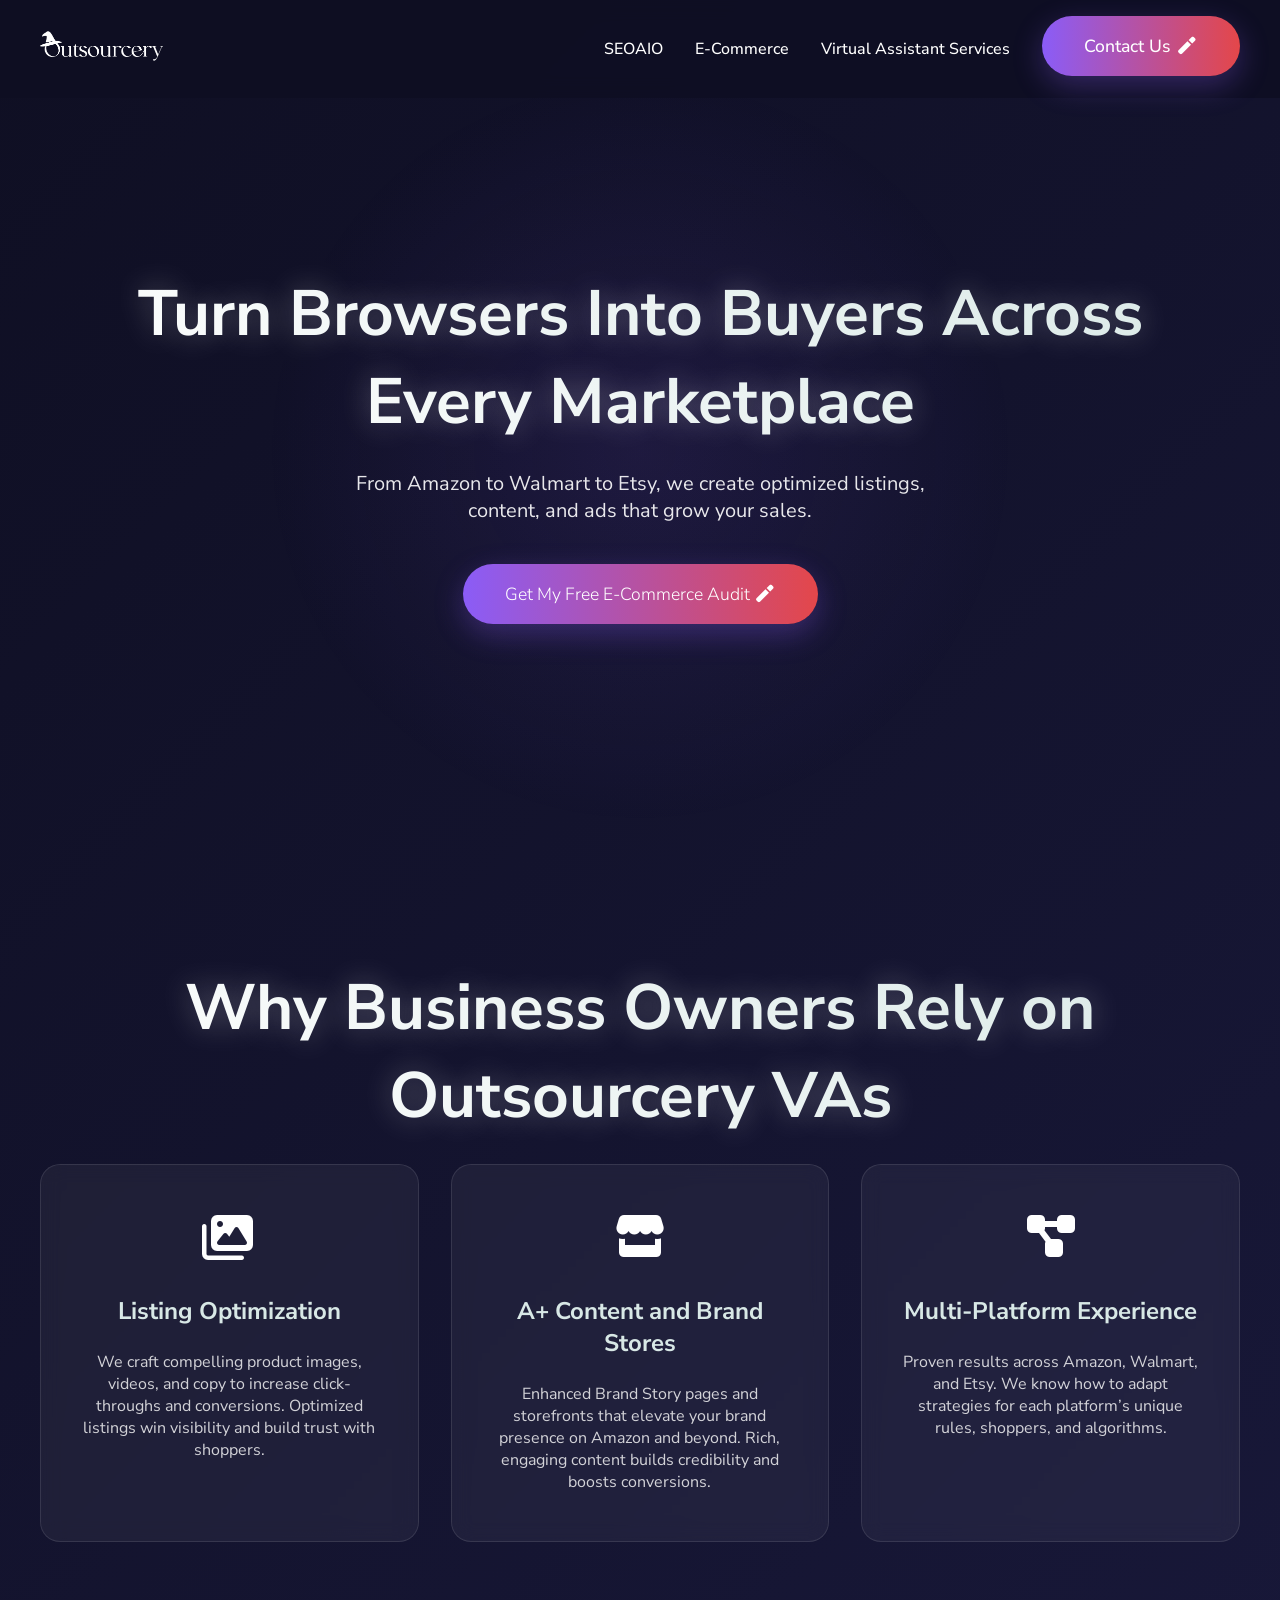
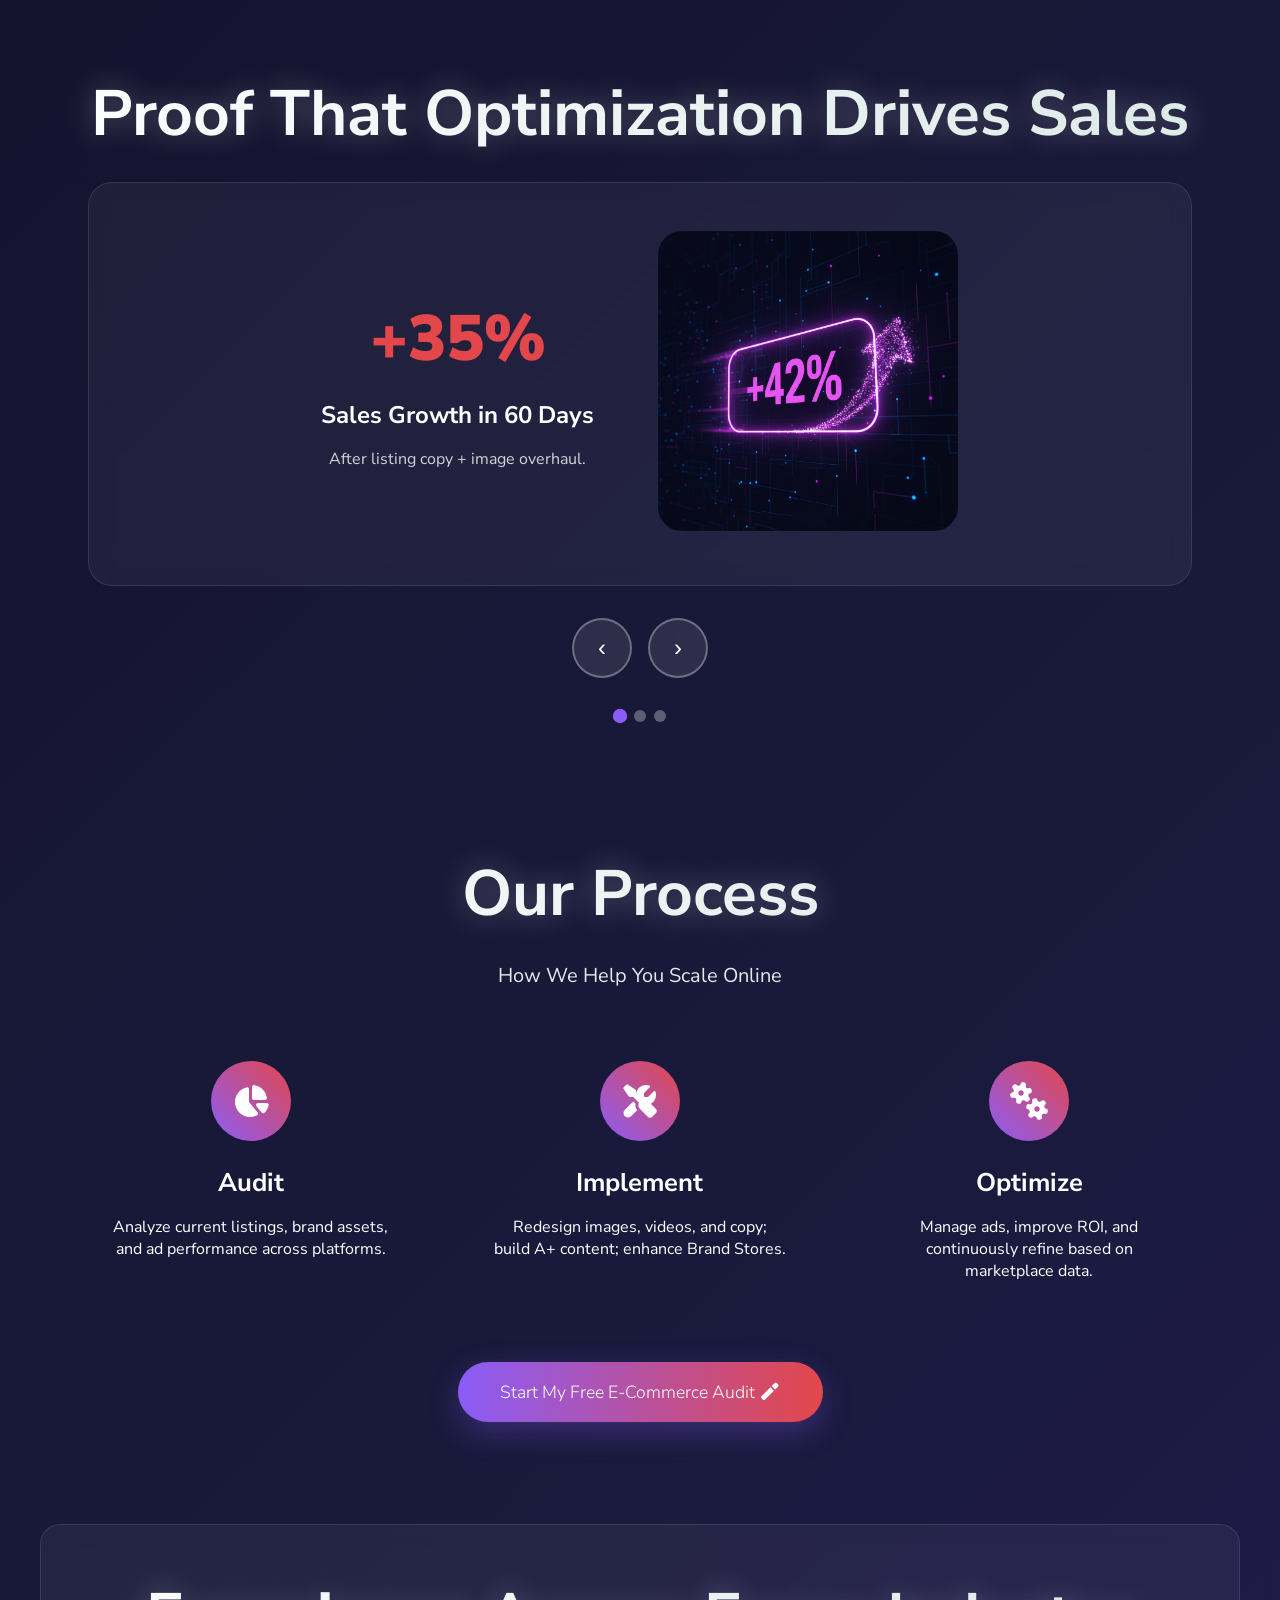
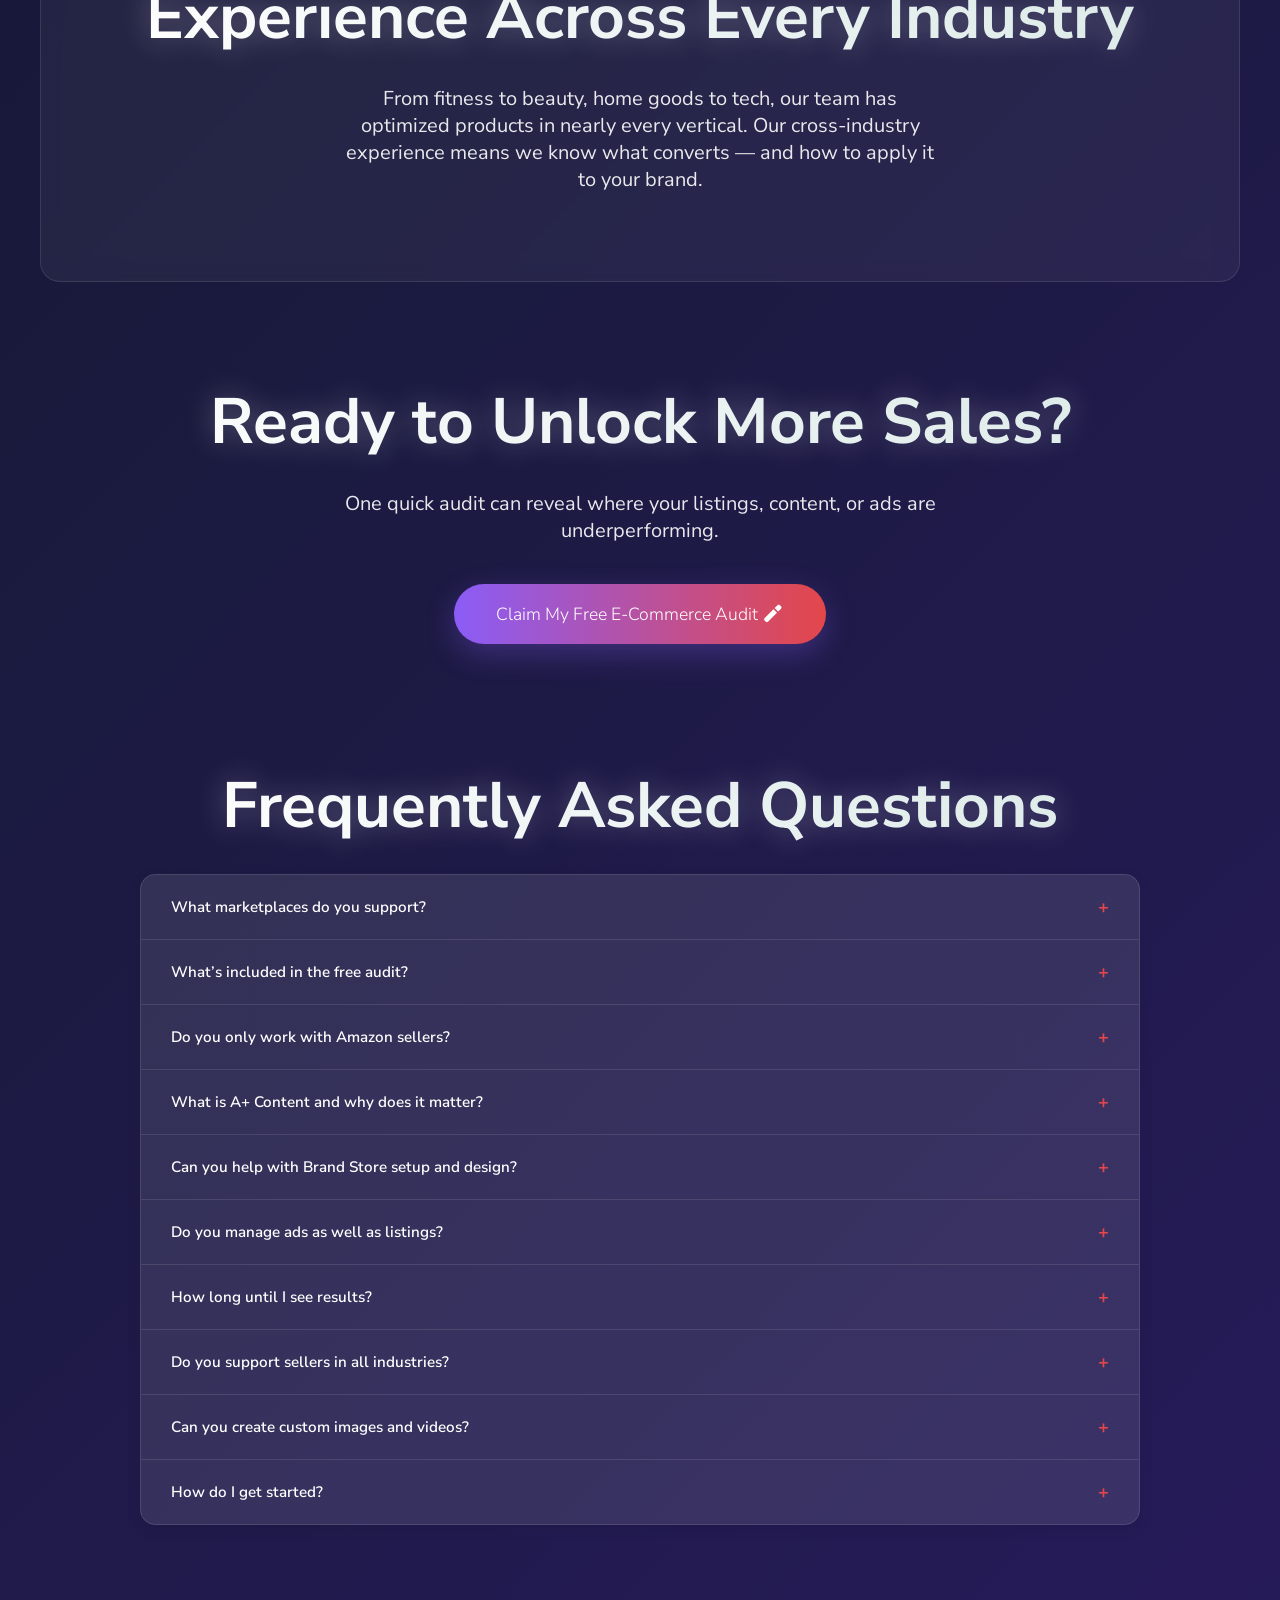
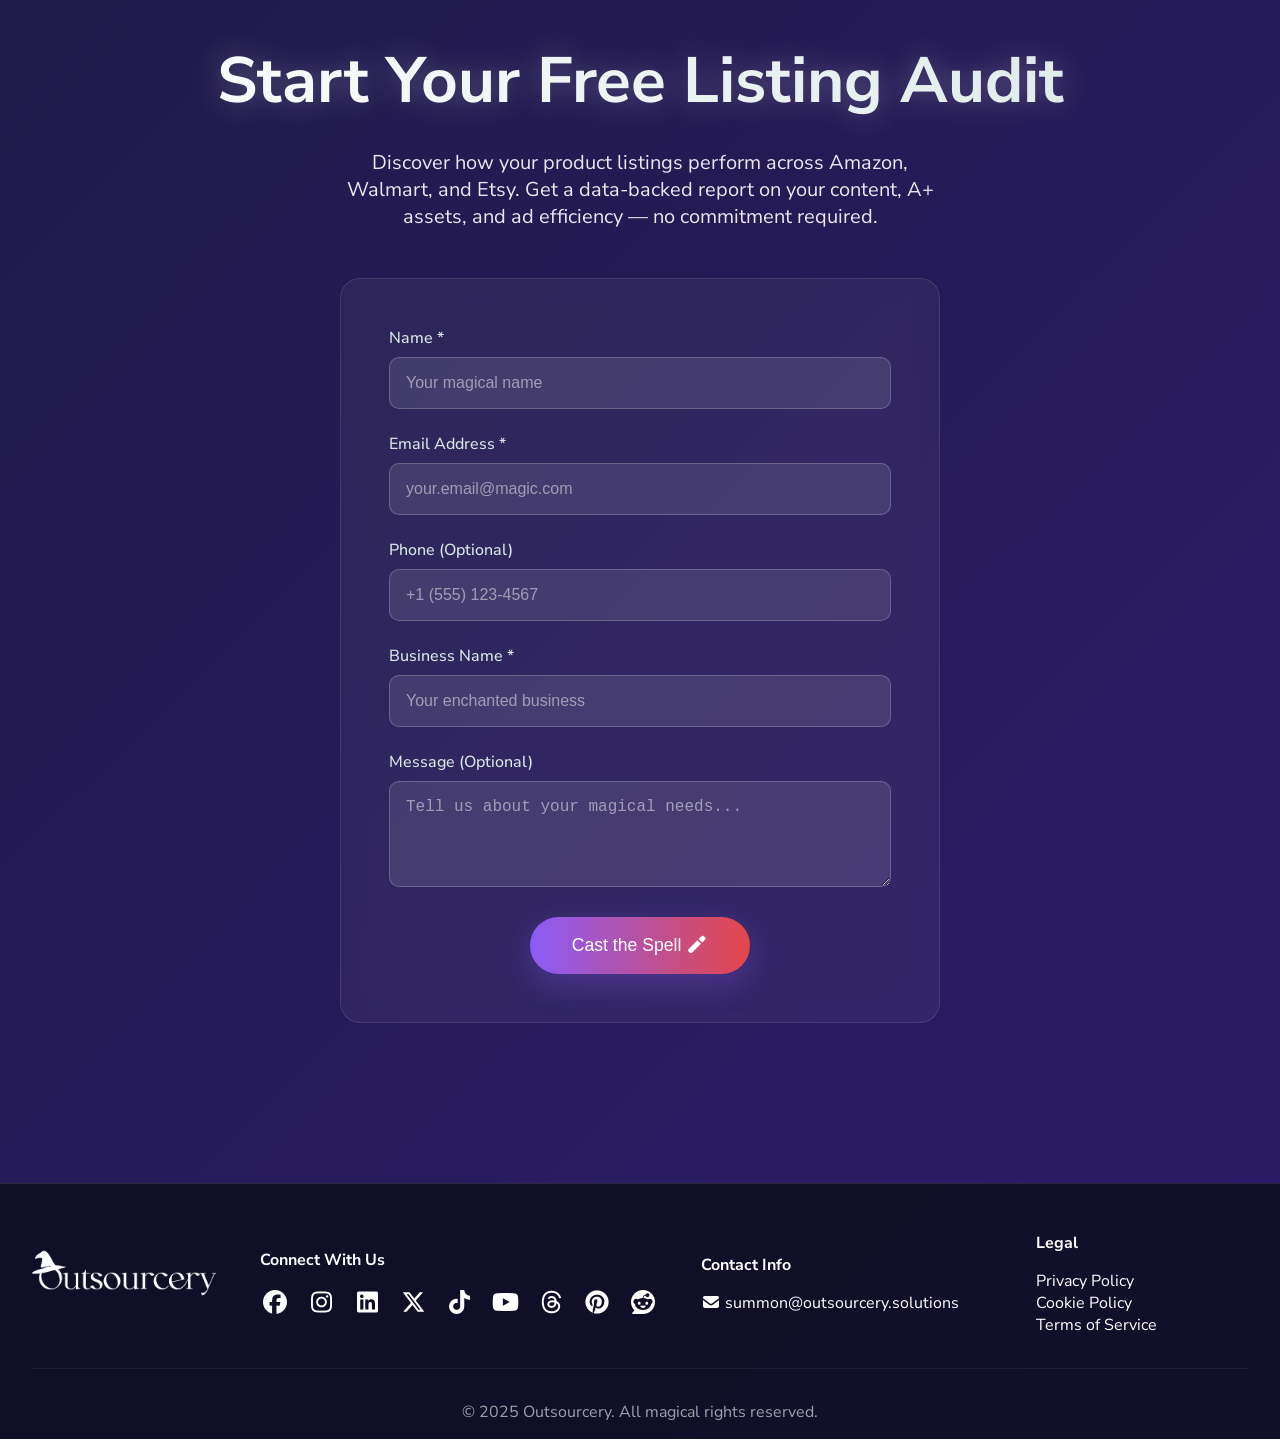
==== ecommerce.html @ e29b1adb "Add files via upload" ====
<!DOCTYPE html>
<html lang="en">
<head>
    <meta charset="UTF-8">
    <meta name="viewport" content="width=device-width, initial-scale=1.0">
    <title>Turn Browsers Into Buyers Across Every Marketplace</title>
    <link rel="stylesheet" href="assets\css\fontawesome-all.min.css">
		<link rel="shortcut icon" type="image/x-icon" href="images/favicon.ico">

		<link rel="stylesheet" href="css/style.css" />

</head>
<body>
	<video autoplay muted loop id="bgVideo">
	  <source src="videos/Background.mp4" type="video/mp4">
	</video>

  <div id="header"></div>
  <script>
    async function loadHTML(id, file) {
      const element = document.getElementById(id);
      const response = await fetch(file);
      if (response.ok) {
        element.innerHTML = await response.text();
      } else {
        element.innerHTML = "Content not found.";
      }
    }

    loadHTML("header", "header.html");
  </script>
    <section class="hero">
        <div class="fade-in">
            <h1>Turn Browsers Into Buyers Across Every Marketplace</h1>
            <p class="subheading">From Amazon to Walmart to Etsy, we create optimized listings, content, and ads that grow your sales.</p>
            <a href="#contact" class="magic-button">Get My Free E-Commerce Audit <i class="fas fa-magic"></i></a>
        </div>
    </section>

    <section id="services" class="fade-in services">
        <h2 style="text-align: center;">Why Business Owners Rely on Outsourcery VAs</h2>
        <div class="services-grid">
            <div class="service-card">
                <div class="service-icon"><i class="fas fa-images"></i></div>
                <h3>Listing Optimization</h3>
                <ul class="service-list">
                    <li>We craft compelling product images, videos, and copy to increase click-throughs and conversions. Optimized listings win visibility and build trust with shoppers.</li>
                </ul>
            </div>
            
            <div class="service-card">
                <div class="service-icon"><i class="fas fa-store"></i></div>
                <h3>A+ Content and Brand Stores</h3>
                <ul class="service-list">
                    <li>Enhanced Brand Story pages and storefronts that elevate your brand presence on Amazon and beyond. Rich, engaging content builds credibility and boosts conversions.</li>
                </ul>
            </div>
            
            <div class="service-card">
                <div class="service-icon"><i class="fas fa-project-diagram"></i></div>
                <h3>Multi-Platform Experience</h3>
                <ul class="service-list">
                    <li>Proven results across Amazon, Walmart, and Etsy. We know how to adapt strategies for each platform’s unique rules, shoppers, and algorithms.</li>
                </ul>
            </div>
        </div>
    </section>

   <section class="carousel-container fade-in">
        
        <h2 style="text-align: center;">Proof That Optimization Drives Sales</h2>
		
        <div class="carousel-wrapper">
            <div class="carousel-track" id="carouselTrack">
                <div class="carousel-slide slide1">
                    <div class="stat-card">
                        <div><span class="stat-number">+35%</span>
                        <h3 class="stat-title">Sales Growth in 60 Days</h3>
                        <p class="stat-subtitle">After listing copy + image overhaul.</p></div>
						<div><img src="images/42.png" /></div>
                    </div>
                </div>
                
                <div class="carousel-slide slide2">
                    <div class="stat-card">
                        <div><span class="stat-number">2.2×</span>
                        <h3 class="stat-title">Higher Conversions</h3>
                        <p class="stat-subtitle">With A+ Content and Brand Store updates.</p></div>
						<div><img src="images/2.5x.png" /></div>
                    </div>
                </div>
                
                <div class="carousel-slide slide3">
                    <div class="stat-card">
					<div><span class="stat-number">30%</span>
                        <h3 class="stat-title">Ad Spend Efficiency Gain</h3>
                        <p class="stat-subtitle">From Amazon Ads + DSP campaign</p></div>
					<div><img src="images/3sec.png" /></div>
                        
                    </div>
                </div>
            </div>
        </div>
        
        <div class="carousel-controls">
            <button class="control-btn" onclick="previousSlide()">‹</button>
            <button class="control-btn" onclick="nextSlide()">›</button>
        </div>
        
        <div class="carousel-indicators">
            <div class="indicator active" onclick="goToSlide(0)"></div>
            <div class="indicator" onclick="goToSlide(1)"></div>
            <div class="indicator" onclick="goToSlide(2)"></div>
        </div>
    </section>



    <section id="why-us" class="fade-in">
        <h2 style="text-align: center;">Our Process</h2>
            <p class="subheading">How We Help You Scale Online</p>
        
        <div class="why-us-grid">
            <div class="feature-card">
                <div class="feature-icon"><i class="fas fa-chart-pie"></i></div>
                <h3>Audit</h3>
                <p>Analyze current listings, brand assets, and ad performance across platforms.</p>
            </div>
            
            <div class="feature-card">
                <div class="feature-icon"><i class="fas fa-tools"></i></div>
                <h3>Implement</h3>
                <p>Redesign images, videos, and copy; build A+ content; enhance Brand Stores.</p>
            </div>
            
            <div class="feature-card">
                <div class="feature-icon"><i class="fas fa-cogs"></i></div>
                <h3>Optimize</h3>
                <p>Manage ads, improve ROI, and continuously refine based on marketplace data.</p>
            </div>
            
        </div>
        
        <div style="text-align: center; margin-top: 3rem;">
            <a href="#contact" class="magic-button">Start My Free E-Commerce Audit <i class="fas fa-magic"></i></a>
        </div>
    </section>
	
    <section class="fade-in cta">
        <h2>Experience Across Every Industry</h2>
        <p class="subheading">From fitness to beauty, home goods to tech, our team has optimized products in nearly every vertical. Our cross-industry experience means we know what converts — and how to apply it to your brand.</p>
    </section>


    <section class="fade-in" style="text-align: center;">
        <h2>Ready to Unlock More Sales?</h2>
        <p class="subheading">One quick audit can reveal where your listings, content, or ads are underperforming.</p>
                    <a href="#contact" class="magic-button">Claim My Free E-Commerce Audit <i class="fas fa-magic"></i></a>
    </section>
 <!-- FAQ -->
    <section class="faq fade-in">
        <div class="container">
		
<h2 style="text-align: center;">Frequently Asked Questions</h2>
<div class="faq-container">
    <div class="faq-item">
        <div class="faq-question" onclick="toggleFAQ(this)">
            What marketplaces do you support?
            <span class="faq-toggle">+</span>
        </div>
        <div class="faq-answer">
            We work with <a href="https://www.amazon.com/" target="_blank">Amazon</a>, 
            <a href="https://www.walmart.com/" target="_blank">Walmart</a>, and 
            <a href="https://www.etsy.com/" target="_blank">Etsy</a>. 
            Our strategies adapt to each platform’s unique algorithms and shopper behaviors.
        </div>
    </div>
    <div class="faq-item">
        <div class="faq-question" onclick="toggleFAQ(this)">
            What’s included in the free audit?
            <span class="faq-toggle">+</span>
        </div>
        <div class="faq-answer">
            We review your product listings, images, copy, and ad performance. You’ll receive a clear report showing strengths, weaknesses, and opportunities for growth.
        </div>
    </div>
    <div class="faq-item">
        <div class="faq-question" onclick="toggleFAQ(this)">
            Do you only work with Amazon sellers?
            <span class="faq-toggle">+</span>
        </div>
        <div class="faq-answer">
            No. While Amazon is a major focus, we also support 
            <a href="https://www.walmart.com/" target="_blank">Walmart</a> and 
            <a href="https://www.etsy.com/" target="_blank">Etsy</a> 
            sellers with optimization and ad management.
        </div>
    </div>
    <div class="faq-item">
        <div class="faq-question" onclick="toggleFAQ(this)">
            What is A+ Content and why does it matter?
            <span class="faq-toggle">+</span>
        </div>
        <div class="faq-answer">
            A+ Content allows brands to enhance product listings with richer images, copy, and design. It increases trust and typically improves conversions by 10–30%.
        </div>
    </div>
    <div class="faq-item">
        <div class="faq-question" onclick="toggleFAQ(this)">
            Can you help with Brand Store setup and design?
            <span class="faq-toggle">+</span>
        </div>
        <div class="faq-answer">
            Yes. We create branded storefronts that showcase your catalog, improve cross-selling, and elevate customer experience.
        </div>
    </div>
    <div class="faq-item">
        <div class="faq-question" onclick="toggleFAQ(this)">
            Do you manage ads as well as listings?
            <span class="faq-toggle">+</span>
        </div>
        <div class="faq-answer">
            Absolutely. We handle 
            <a href="https://advertising.amazon.com/" target="_blank">Amazon Ads</a> 
            and DSP campaigns to ensure your ad spend drives real ROI.
        </div>
    </div>
    <div class="faq-item">
        <div class="faq-question" onclick="toggleFAQ(this)">
            How long until I see results?
            <span class="faq-toggle">+</span>
        </div>
        <div class="faq-answer">
            Many clients see improvements within 30–60 days. Optimizations like listing copy and images impact quickly, while ads and A+ content compound over time.
        </div>
    </div>
    <div class="faq-item">
        <div class="faq-question" onclick="toggleFAQ(this)">
            Do you support sellers in all industries?
            <span class="faq-toggle">+</span>
        </div>
        <div class="faq-answer">
            Yes. We’ve worked across industries including fitness, beauty, tech, home goods, and more. Our broad experience helps us adapt best practices to your niche.
        </div>
    </div>
    <div class="faq-item">
        <div class="faq-question" onclick="toggleFAQ(this)">
            Can you create custom images and videos?
            <span class="faq-toggle">+</span>
        </div>
        <div class="faq-answer">
            Yes. Our team creates professional product photography, graphics, and videos tailored to your brand and optimized for marketplace guidelines.
        </div>
    </div>
    <div class="faq-item">
        <div class="faq-question" onclick="toggleFAQ(this)">
            How do I get started?
            <span class="faq-toggle">+</span>
        </div>
        <div class="faq-answer">
            Simply fill out the audit form on this page. We’ll review your listings, share insights, and walk you through recommendations — with no commitment.
        </div>
    </div>
</div>

                
                </div>
            </div>
        </div>
    </section>
	
    <section id="contact" class="fade-in">
        <h2 style="text-align: center;">Start Your Free Listing Audit</h2>
        <p class="subheading" style="text-align: center;">Discover how your product listings perform across Amazon, Walmart, and Etsy. Get a data-backed report on your content, A+ assets, and ad efficiency — no commitment required.</p>
        
        <form class="contact-form" action="https://formspree.io/f/xeoznowd" method="POST" id="contactForm">
            <div class="form-group">
                <label for="name">Name *</label>
                <input type="text" id="name" name="name" required placeholder="Your magical name">
            </div>
            
            <div class="form-group">
                <label for="email">Email Address *</label>
                <input type="email" id="email" name="email" required placeholder="your.email@magic.com">
            </div>
            
            <div class="form-group">
                <label for="phone">Phone (Optional)</label>
                <input type="tel" id="phone" name="phone" placeholder="+1 (555) 123-4567">
            </div>
            
            <div class="form-group">
                <label for="business">Business Name *</label>
                <input type="text" id="business" name="business" required placeholder="Your enchanted business">
            </div>
            
            <div class="form-group">
                <label for="message">Message (Optional)</label>
                <textarea id="message" name="message" rows="4" placeholder="Tell us about your magical needs..."></textarea>
            </div>
            
            <div style="text-align: center;">
                <button type="submit" class="magic-button">Cast the Spell <i class="fas fa-magic"></i></button>
            </div>
        </form>
    </section>


<div id="footer"></div>

<script src="scripts/script.js" defer></script>
</body>
</html>
---- css/style.css ----
@import url('https://fonts.googleapis.com/css2?family=Nunito+Sans:ital,opsz,wght@0,6..12,200..1000;1,6..12,200..1000&display=swap');
        * {
            margin: 0;
            padding: 0;
            box-sizing: border-box;
        }


        body {
		  font-family: "Nunito Sans", sans-serif;
            background: linear-gradient(135deg, #0f0f23 0%, #1a1a3e 50%, #2d1b69 100%);
            color: #fff;
            overflow-x: hidden;
        }
		section{
			/*border: 1px solid red;*/
		}
		a {
			color: #8b5cf6;
		}
		a:hover{
			color: #e3474b;
		}
		
		#contactMessage, #failMessage{
			display:none;
		}
       
        @keyframes twinkle {
            0%, 100% { 
                opacity: 0;
                transform: scale(0.5);
            }
            20% { 
                opacity: 0.3;
                transform: scale(0.8);
            }
            50% { 
                opacity: 1;
                transform: scale(1.2);
                box-shadow: 0 0 15px currentColor;
            }
            80% { 
                opacity: 0.4;
                transform: scale(0.9);
            }
        }

        /* Header */
        header {
            position: fixed;
            top: 0;
            width: 100%;
            padding: 1rem 2rem;
            background: rgba(15, 15, 35, 0.9);
            backdrop-filter: blur(10px);
            z-index: 1000;
            transition: all 0.3s ease;
        }

        .nav-container {
            max-width: 1200px;
            margin: 0 auto;
            display: flex;
            justify-content: space-between;
            align-items: center;
        }

        .nav-menu {
            display: flex;
            list-style: none;
			align-items: center;
            gap: 2rem;
            margin: 0;
            padding: 0;
			text-align:center;
        }
        .nav-menu li a {
            color: #ffffff;
            text-decoration: none;
            font-weight: 500;
            transition: all 0.3s ease;
            position: relative;
        }


        .nav-menu li a::after {
            content: '';
            position: absolute;
            bottom: -5px;
            left: 0;
            width: 0;
            height: 2px;
            background: linear-gradient(45deg, #8b5cf6, #e3474b);
            transition: width 0.3s ease;
        }

        .nav-menu li a:hover::after {
            width: 100%;
        }


        .mobile-menu-toggle {
            display: none;
            background: none;
            border: none;
            color: white;
            font-size: 1.5rem;
            cursor: pointer;
			padding-top: 10px;
        }

        @media (max-width: 768px) {
            .nav-menu {
                position: fixed;
                top: 70px;
                left: 0;
                right: 0;
                background: rgba(15, 15, 35, 0.95);
                backdrop-filter: blur(10px);
                flex-direction: column;
                padding: 2rem;
                gap: 1.5rem;
                transform: translateY(-100vh);
                transition: transform 0.3s ease;
            }

            .nav-menu.active {
                transform: translateY(0);
            }

            .mobile-menu-toggle {
                display: block;
            }
        }

        .logo {
            height: 40px;
            width: auto;
            transition: all 0.3s ease;
        }

        .logo:hover {
            transform: scale(1.05);
            filter: drop-shadow(0 0 10px rgba(139, 92, 246, 0.5));
        }

        /* Sections */
        section {
            padding: 4rem 2rem;
            max-width: 1200px;
            margin: 0 auto;
            position: relative;
            z-index: 2;
        }

        .hero {
            min-height: 100vh;
            display: flex;
            align-items: center;
            justify-content: center;
            text-align: center;
            background: radial-gradient(circle at 50% 50%, rgba(139, 92, 246, 0.1) 0%, transparent 50%);
        }

        h1, h2 {
            font-size: clamp(2.5rem, 5vw, 4rem);
            margin-bottom: 1.5rem;
            background: linear-gradient(45deg, #ffffff, #d8e8e6);
            -webkit-background-clip: text;
            -webkit-text-fill-color: transparent;
            text-shadow: 0 0 30px rgba(255, 255, 255, 0.3);
            animation: glow 3s ease-in-out infinite alternate;
        }
		
        h3 {
            font-size: clamp(1.5rem, 2vw, 2rem);
            margin-bottom: 1rem;
            color: white;
        }

        @keyframes glow {
            from { text-shadow: 0 0 30px rgba(255, 255, 255, 0.3); }
            to { text-shadow: 0 0 40px rgba(139, 92, 246, 0.6), 0 0 60px rgba(139, 92, 246, 0.4); }
        }

        .subheading {
            font-size: 1.25rem;
            margin-bottom: 2.5rem;
            opacity: 0.9;
            max-width: 600px;
            margin-left: auto;
            margin-right: auto;
			text-align: center;
        }

        /* Buttons */
        .magic-button {
            display: inline-block;
            padding: 1rem 2.5rem;
            background: linear-gradient(90deg, #8b5cf6, #e3474b, #8b5cf6);
            background-size: 200% 100%;
            color: white;
            text-decoration: none;
            border-radius: 50px;
            font-weight: 300;
            font-size: 1.1rem;
            transition: all 0.3s ease;
            position: relative;
            overflow: hidden;
            border: 2px solid transparent;
            box-shadow: 0 10px 30px rgba(139, 92, 246, 0.3);
            animation: gradientShift 3s ease-in-out infinite;
        }

        @keyframes gradientShift {
            0%, 100% { background-position: 0% 50%; }
            50% { background-position: 100% 50%; }
        }

        .magic-button:hover {
            transform: translateY(-3px);
            box-shadow: 0 15px 40px rgba(139, 92, 246, 0.5);
            animation-duration: 1s;
        }

        .magic-button::before {
            content: '';
            position: absolute;
            top: 0;
            left: -100%;
            width: 100%;
            height: 100%;
            background: linear-gradient(90deg, transparent, rgba(255,255,255,0.2), transparent);
            transition: left 0.5s;
        }

        .magic-button:hover::before {
            left: 100%;
        }

		.services {
			padding-right: 0px;
			padding-left: 0px;
		}

        /* Services Grid */
        .services-grid {
            display: grid;
            grid-template-columns: repeat(auto-fit, minmax(300px, 1fr));
            gap: 2rem;
            margin-top: 1rem;
        }

        .service-card {
            background: rgba(255, 255, 255, 0.05);
            backdrop-filter: blur(10px);
            border: 1px solid rgba(255, 255, 255, 0.1);
            border-radius: 20px;
            padding: 2.5rem;
            text-align: center;
            transition: all 0.3s ease;
            position: relative;
            overflow: hidden;
        }

        .service-card::before {
            content: '';
            position: absolute;
            top: 0;
            left: 0;
            right: 0;
            height: 3px;
            background: linear-gradient(90deg, #8b5cf6, #e3474b, #f59e0b);
            opacity: 0;
            transition: opacity 0.3s ease;
        }

        .service-card:hover::before {
            opacity: 1;
        }

        .service-card:hover {
            transform: translateY(-10px);
            box-shadow: 0 20px 40px rgba(139, 92, 246, 0.2);
            border-color: rgba(139, 92, 246, 0.3);
        }

        .service-icon {
			font-size: 3rem;
            margin-bottom: 1.5rem;
            color: #fff;
        }

        .service-card h3 {
            font-size: 1.5rem;
            margin-bottom: 1rem;
            color: #d8e8e6;
        }

        .service-list {
            list-style: none;
            text-align: center;
            margin-top: 1rem;
        }

        .service-list li {
            padding: 0.5rem 0;
            border-bottom: 1px solid rgba(255, 255, 255, 0.1);
            opacity: 0.8;
        }

        .service-list li:last-child {
            border-bottom: none;
        }

        /* Why Us Section */
        .why-us-grid {
            display: grid;
            grid-template-columns: repeat(auto-fit, minmax(250px, 1fr));
            gap: 2rem;
            margin-top: 1rem;
        }

        .feature-card {
            text-align: center;
            padding: 2rem;
        }

        .feature-icon {
            width: 80px;
            height: 80px;
            margin: 0 auto 1.5rem;
            background: linear-gradient(45deg, #8b5cf6, #e3474b);
            border-radius: 50%;
            display: flex;
            align-items: center;
            justify-content: center;
            font-size: 2rem;
            animation: pulse 2s infinite;
        }

        @keyframes pulse {
            0% { box-shadow: 0 0 0 0 rgba(139, 92, 246, 0.4); }
            70% { box-shadow: 0 0 0 20px rgba(139, 92, 246, 0); }
            100% { box-shadow: 0 0 0 0 rgba(139, 92, 246, 0); }
        }

        /* Process Steps */
        .process-steps {
            display: grid;
            grid-template-columns: repeat(auto-fit, minmax(200px, 1fr));
            gap: 2rem;
            margin-top: 1rem;
        }

        .step {
            text-align: center;
            position: relative;
        }


        /* Contact Form */
        .contact-form {
            max-width: 600px;
            margin: 3rem auto 0;
            background: rgba(255, 255, 255, 0.05);
            backdrop-filter: blur(10px);
            border: 1px solid rgba(255, 255, 255, 0.1);
            border-radius: 20px;
            padding: 3rem;
        }
		.cta {
            margin-top: 2rem;
            margin-bottom: 2rem;
            background: rgba(255, 255, 255, 0.05);
            backdrop-filter: blur(10px);
            border: 1px solid rgba(255, 255, 255, 0.1);
            border-radius: 20px;
            padding: 3rem;
			text-align: center;
        }

        .form-group {
            margin-bottom: 1.5rem;
        }

        .form-group label {
            display: block;
            margin-bottom: 0.5rem;
            color: #d8e8e6;
            font-weight: 500;
        }

        .form-group input,
        .form-group textarea {
            width: 100%;
            padding: 1rem;
            background: rgba(255, 255, 255, 0.1);
            border: 1px solid rgba(255, 255, 255, 0.2);
            border-radius: 10px;
            color: white;
            font-size: 1rem;
            transition: all 0.3s ease;
        }

        .form-group input:focus,
        .form-group textarea:focus {
            outline: none;
            border-color: #8b5cf6;
            box-shadow: 0 0 20px rgba(139, 92, 246, 0.3);
        }

        .form-group input::placeholder,
        .form-group textarea::placeholder {
            color: rgba(255, 255, 255, 0.5);
        }

        /* Footer */
        footer {
            background: rgba(15, 15, 35, 0.9);
            padding: 3rem 2rem 1rem;
            margin-top: 6rem;
            border-top: 1px solid rgba(255, 255, 255, 0.1);
        }
		
		.footer-content {
			margin: 0 auto;
			align-items: center;
			justify-content: center; 
            max-width: 1300px;
			display: grid;
			grid-template-areas:
				"one two three four";
			grid-template-columns: 2fr 4fr 3fr 2fr;
			gap: 1rem;
		}

		.footer-content > div:nth-child(1) { grid-area: one; }
		.footer-content > div:nth-child(2) { grid-area: two; }
		.footer-content > div:nth-child(3) { grid-area: three; }
		.footer-content > div:nth-child(4) { grid-area: four; }

		
        .footer-section h4 {
            color: #fff;
            margin-bottom: 1rem;
        }

        .social-links {
            display: flex;
            gap: 1rem;
            margin-top: 1rem;
        }

        .social-links a {
            color: #fff;
            font-size: 1.5rem;
            transition: color 0.3s ease;
        }

        .social-links a:hover {
            color: #e3474b;
        }


        /* FAQ */
        .faq {
            width: 100%;
			max-width: 1000px;
            padding: 3rem 0 3rem 0;
            color: white;
            font-size: 1rem;
			text-align: center;
        }

        .faq-container {
            border: 1px solid rgba(255, 255, 255, 0.2);
            border-radius: 15px;
            overflow: hidden;
            box-shadow: 0 4px 15px rgba(0,0,0,0.08);
        }

        .faq-item {
            border-bottom: 1px solid rgba(255, 255, 255, 0.2);
        }

        .faq-item:last-child {
            border-bottom: none;
        }

        .faq-question {
            background: rgba(255, 255, 255, 0.1);
            padding: 20px 30px 20px 30px;
            cursor: pointer;
            font-weight: 600;
            font-size: 0.95em;
            transition: background 0.3s ease;
            display: flex;
            justify-content: space-between;
            align-items: center;
            min-height: 60px;
        }

        .faq-question:hover {
            background: rgba(255, 255, 255, 0.2);
        }
		

        .faq-answer {
			text-align: left;
            padding: 0 30px;
            max-height: 0;
            overflow: hidden;
            transition: all 0.3s ease;
            font-size: 0.9em;
            line-height: 1.6;
        }

        .faq-answer.active {
            padding: 30px;
            max-height: 150px;
        }

        .faq-toggle {
            font-size: 1.2em;
            transition: transform 0.3s ease;
            color: #e3474b;
            font-weight: bold;
        }

        .faq-toggle.active {
            transform: rotate(45deg);
        }

        /* Responsive */
        @media (max-width: 768px) {
            section {
                padding: 4rem 1rem;
            }
            .services{
				margin: 2rem;
			}
            .services-grid {
                grid-template-columns: 1fr;	
            }
            
            .contact-form {
                margin: 2rem 1rem 0;
                padding: 2rem;
            }
			
			.cta {
				margin: 3rem auto 0;
				background: none;
				backdrop-filter: blur(0px);
				border: 0px;
				padding: 3rem;
				text-align: center;
			}
			
			.magic-button {
				padding: 0.5rem 1rem;
				background-size: 200% 100%;
				text-decoration: none;
				font-weight: 300;
				font-size: 1rem;
			}
			 .footer-content {
				grid-template-areas:
				  "one"
				  "two"
				  "three"
				  "four";
				grid-template-columns: 1fr;
				text-align: center;
			  }

			  .footer-content > div {
				margin-bottom: 1rem;
				display: flex;
				flex-direction: column;
				align-items: center;
				justify-content: center;
				text-align: center;
			  }
        }

        /* Scroll animations */
        .fade-in {
            opacity: 0;
            transform: translateY(30px);
            transition: all 0.8s ease;
        }

        .fade-in.visible {
            opacity: 1;
            transform: translateY(0);
        }
		#bgVideo {
		  position: fixed;
		  top: 0;
		  left: 0;
		  width: 100%;
		  height: auto;
		  min-height: 100%;
		  object-fit: cover;
		  object-position: top;
		  z-index: -1
		}
		
		        .carousel-container {
            width: 100%;
            position: relative;
        }
        
        .carousel-header {
            text-align: center;
            animation: fadeInUp 0.8s ease-out;
        }
        
        .carousel-header h1 {
            font-size: 3.5rem;
            font-weight: 800;
            color: white;
            margin-bottom: 1rem;
            text-shadow: 0 4px 20px rgba(0,0,0,0.3);
            background: linear-gradient(45deg, #fff, #e0e7ff);
            -webkit-background-clip: text;
            -webkit-text-fill-color: transparent;
            background-clip: text;
        }
        
        .carousel-wrapper {
            position: relative;
            width: 100%; /* Added for explicit width */
            overflow: hidden;
        }
        
        .carousel-track {
            display: flex;
            transition: transform 0.8s cubic-bezier(0.25, 0.46, 0.45, 0.94);
            height: 100%;
            width: 300%;
        }
        
        .carousel-slide {
            flex: 0 0 33.333%;
            height: 100%;
            padding: 0 1rem;
            display: flex;
            align-items: center;
            justify-content: center;
        }
        
        .stat-card {
			display: flex;
            background: rgba(255, 255, 255, 0.05);
            backdrop-filter: blur(10px);
            border: 1px solid rgba(255, 255, 255, 0.1);
            border-radius: 24px;
            width: 100%;
            max-width: 1200px;
			align-items: center;
			justify-content: center;
        }
        .stat-card div{
            padding: 3rem 2rem;
			text-align: center;
		}
		
        .stat-card img{
			max-height: 300px;
            border-radius: 24px;
		}
		
        .stat-card::before {
            content: '';
            position: absolute;
            top: -50%;
            left: -50%;
            width: 200%;
            height: 200%;
            background: linear-gradient(45deg, transparent, rgba(255,255,255,0.1), transparent);
            transform: rotate(45deg);
            transition: all 0.6s;
            opacity: 0;
        }
        
        
        .stat-number {
            font-size: 4rem;
            font-weight: 900;
            color: #e3474b;
            margin-bottom: 1rem;
            display: block;
            animation: pulse 4s ease-in-out infinite;
        }
        
        .stat-title {
            font-size: 1.5rem;
            font-weight: 700;
            color: white;
            margin-bottom: 1rem;
        }
        
        .stat-subtitle {
            font-size: 1rem;
            color: rgba(255, 255, 255, 0.8);
            line-height: 1.6;
            font-weight: 400;
        }
        
        .carousel-controls {
            display: flex;
            justify-content: center;
            gap: 1rem;
            margin-top: 2rem;
        }
        
        .control-btn {
            width: 60px;
            height: 60px;
            border: 2px solid rgba(255, 255, 255, 0.3);
            background: rgba(255, 255, 255, 0.1);
            backdrop-filter: blur(10px);
            border-radius: 50%;
            color: white;
            font-size: 1.5rem;
            cursor: pointer;
            transition: all 0.3s ease;
            display: flex;
            align-items: center;
            justify-content: center;
        }
        
        
        .carousel-indicators {
            display: flex;
            justify-content: center;
            gap: 0.5rem;
            margin-top: 2rem;
        }
        
        .indicator {
            width: 12px;
            height: 12px;
            border-radius: 50%;
            background: rgba(255, 255, 255, 0.3);
            cursor: pointer;
            transition: all 0.3s ease;
        }
        
        .indicator.active {
            background: #8b5cf6;
            transform: scale(1.2);
        }
        
        @keyframes fadeInUp {
            from {
                opacity: 0;
                transform: translateY(30px);
            }
            to {
                opacity: 1;
                transform: translateY(0);
            }
        }
        
        @keyframes slideUp {
            to {
                opacity: 1;
                transform: translateY(0);
            }
        }
        
        @keyframes pulse {
            0%, 10% {
                text-shadow: 0 0 30px rgba(139, 92, 246, 0);
            }
            10% {
                text-shadow: 0 0 40px rgba(139, 92, 246, 0), 0 0 60px rgba(139, 92, 246, 0);
            }
        }
        
        @keyframes shine {
            0% {
                transform: translateX(-100%) translateY(-100%) rotate(45deg);
                opacity: 0;
            }
            50% {
                opacity: 1;
            }
            100% {
                transform: translateX(100%) translateY(100%) rotate(45deg);
                opacity: 0;
            }
        }
        
        .slide1 .stat-card { animation-delay: 0.3s; }
        .slide2 .stat-card { animation-delay: 0.6s; }
        .slide3 .stat-card { animation-delay: 0.9s; }
        
        @media (max-width: 768px) {
            .carousel-header h1 {
                font-size: 2.5rem;
            }
            
            .stat-number {
                font-size: 3rem;
            }
            
            .stat-title {
                font-size: 1.2rem;
            }
            
            .carousel-wrapper {
                height: 400px;
            }
            
            .stat-card {
                padding: 2rem 1.5rem;
            }
        }
        
        @media (max-width: 480px) {
            .carousel-header h1 {
                font-size: 2rem;
            }
            
            .stat-number {
                font-size: 2.5rem;
            }
            
            .carousel-container {
                padding: 1rem;
            }
        }
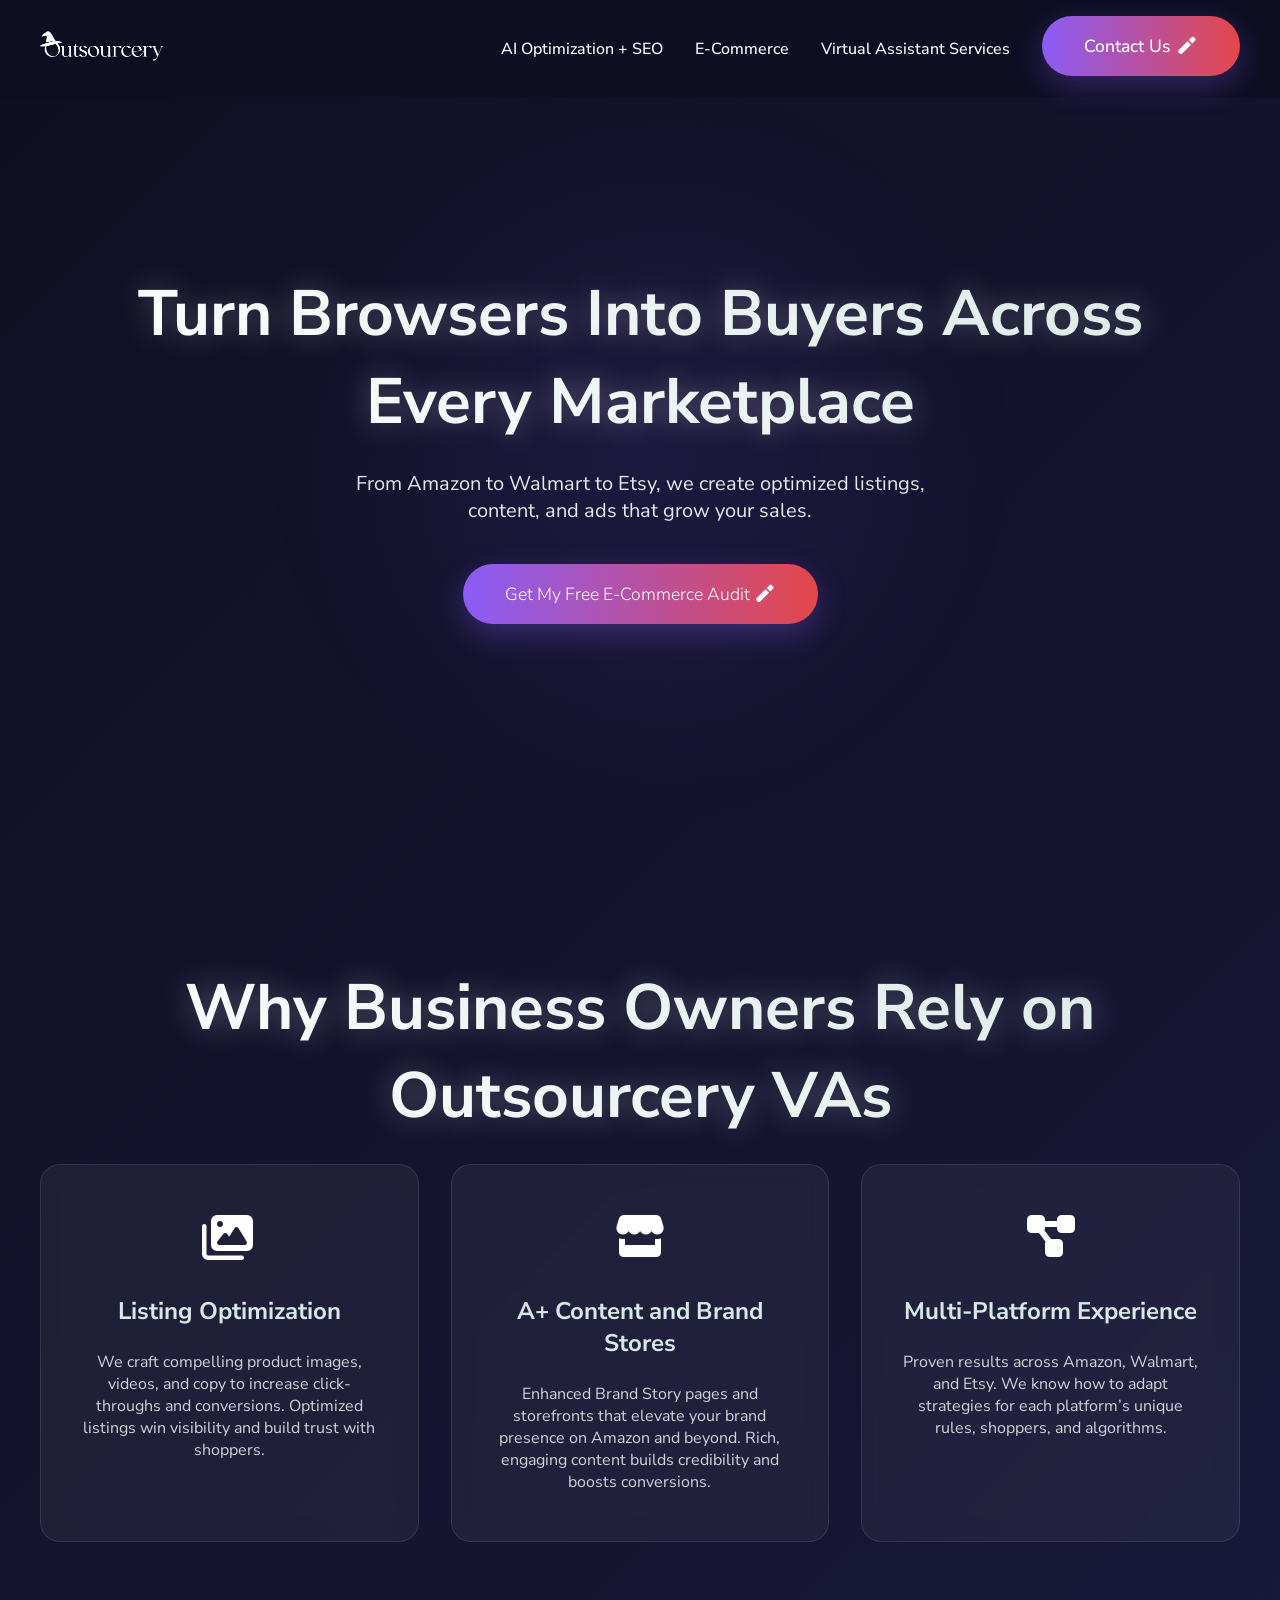
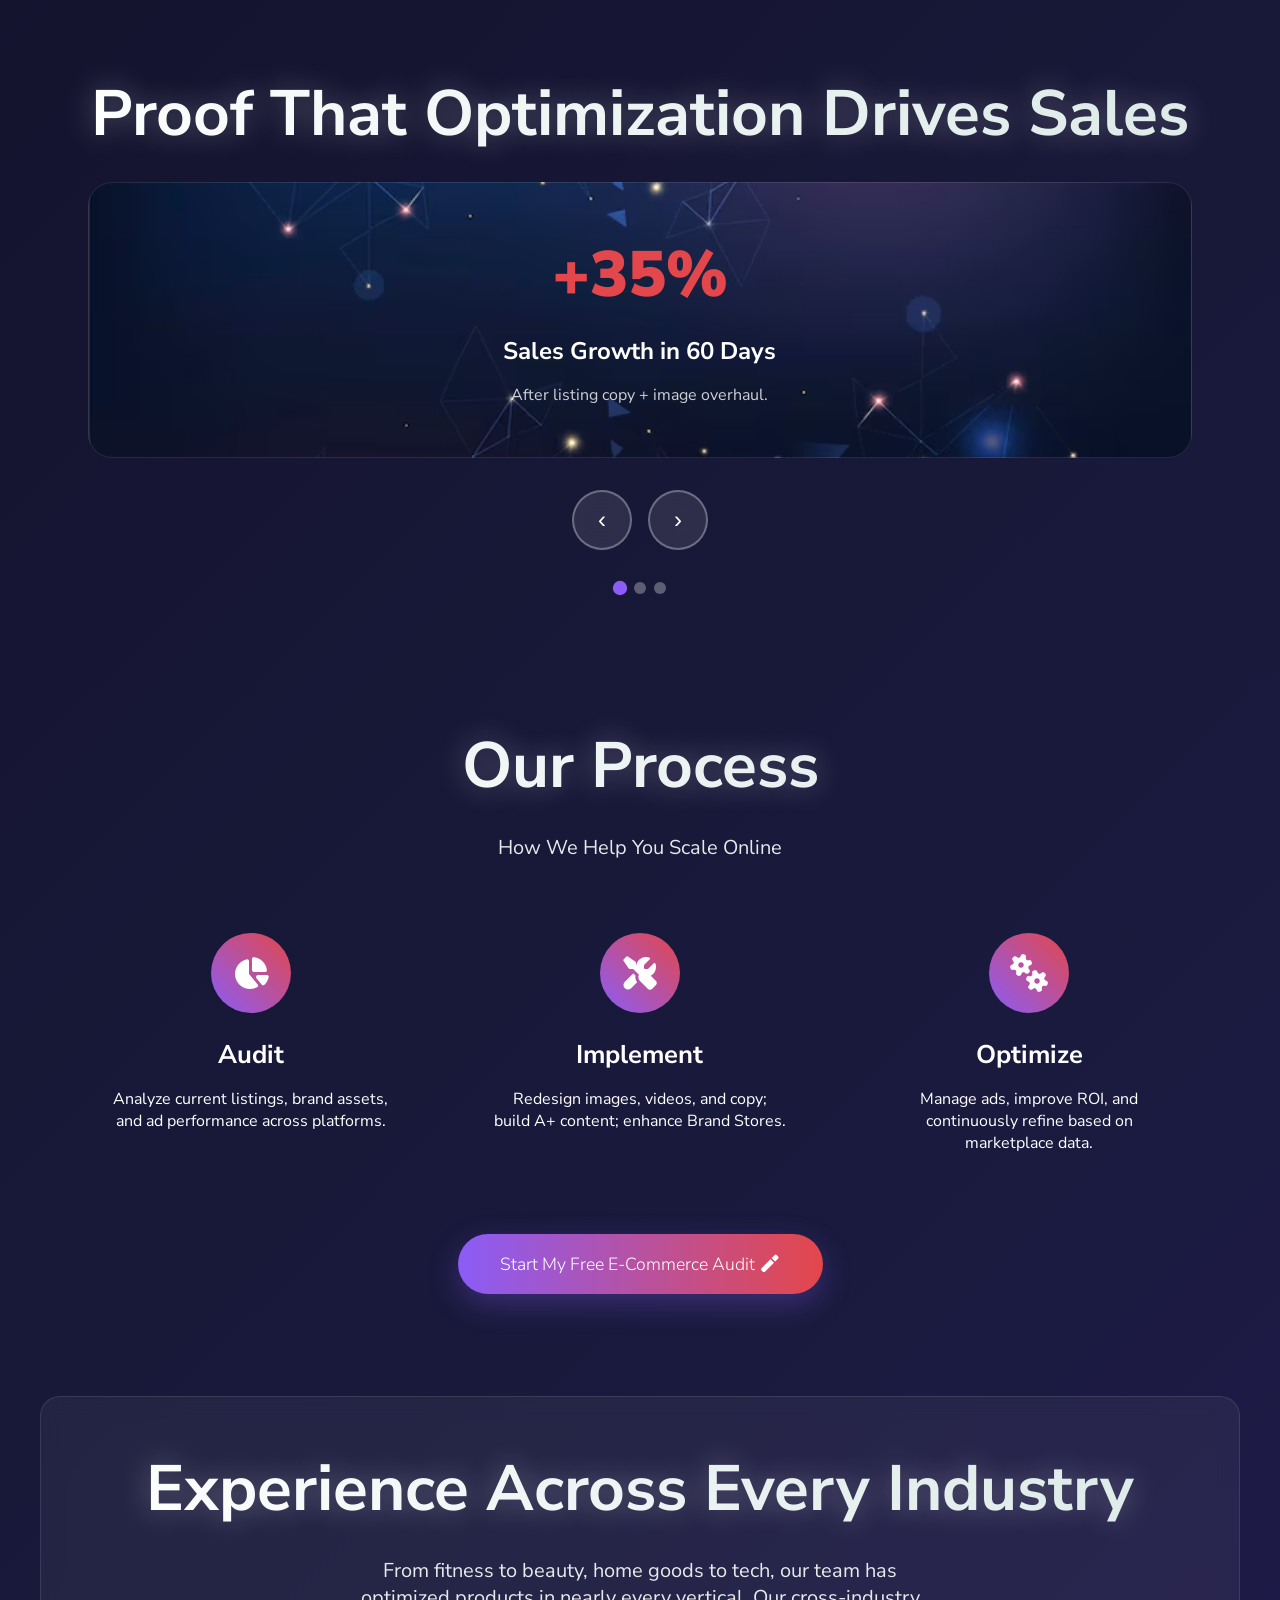
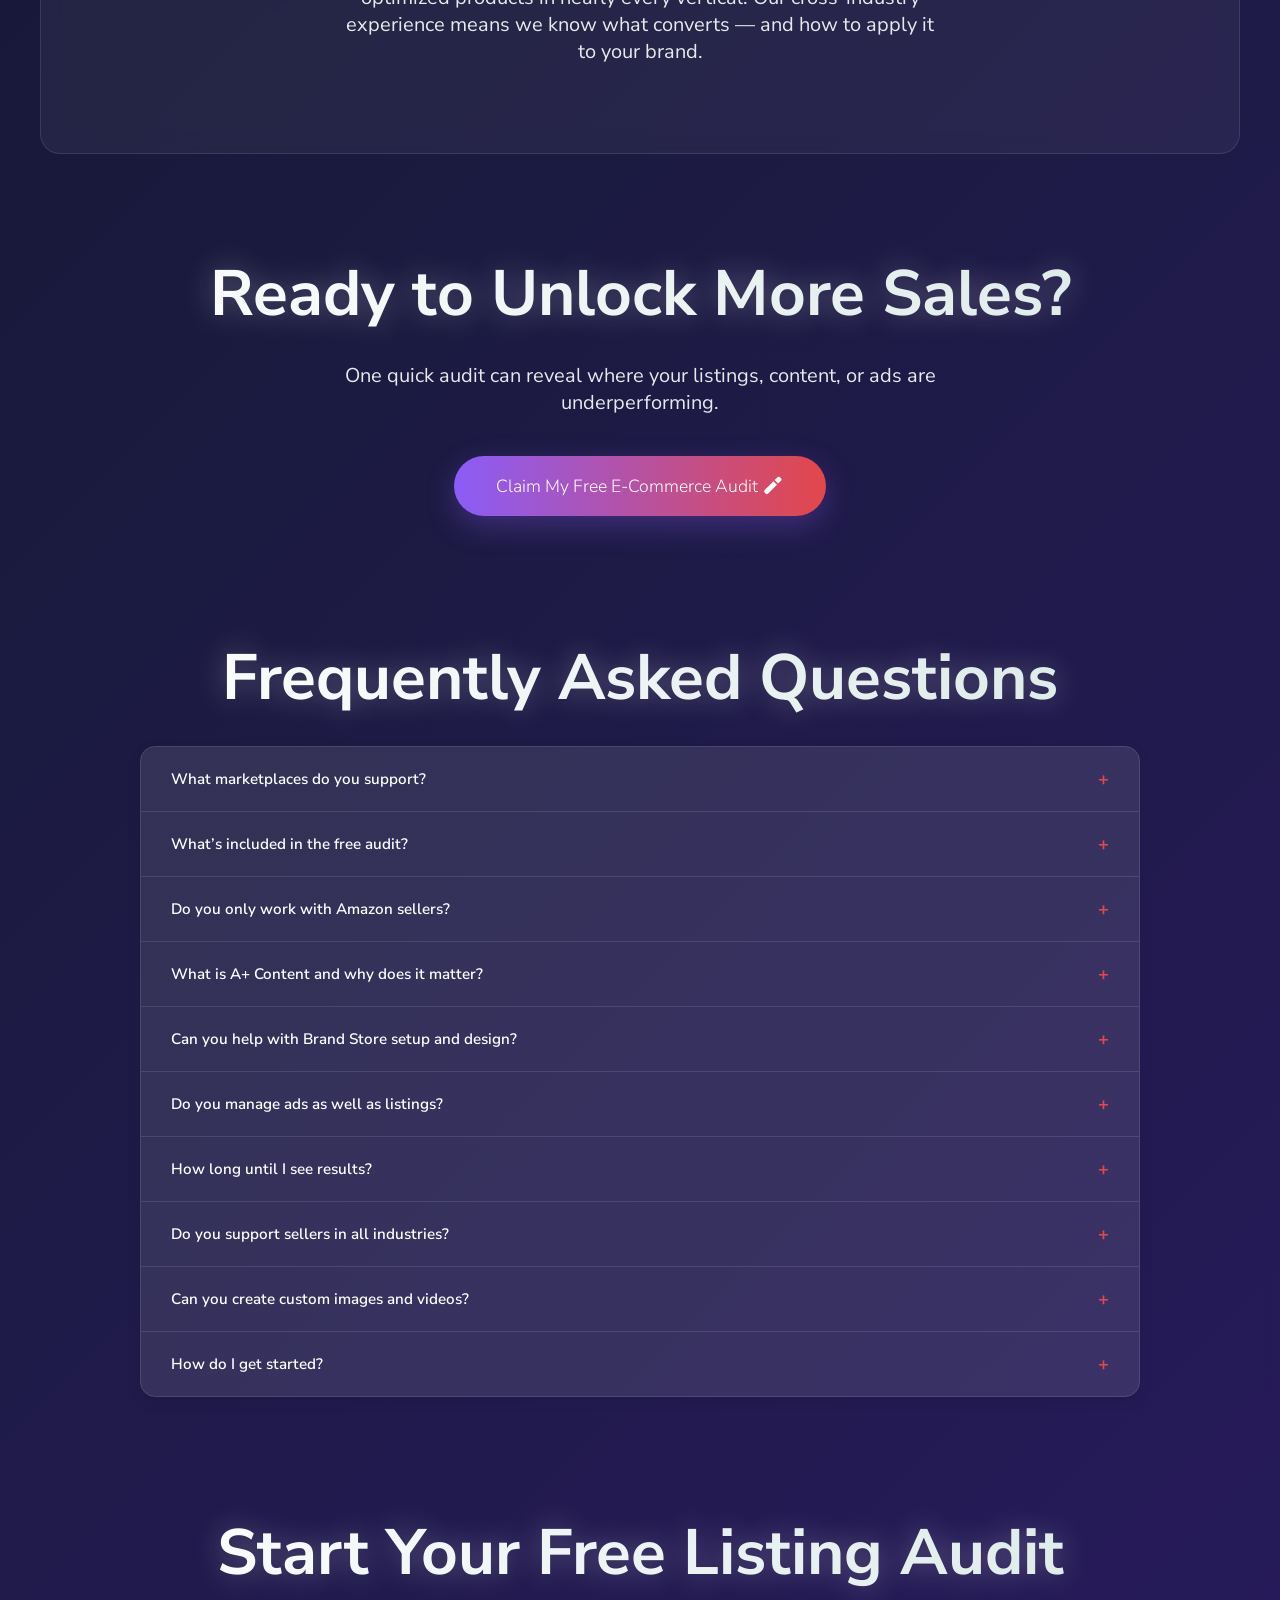
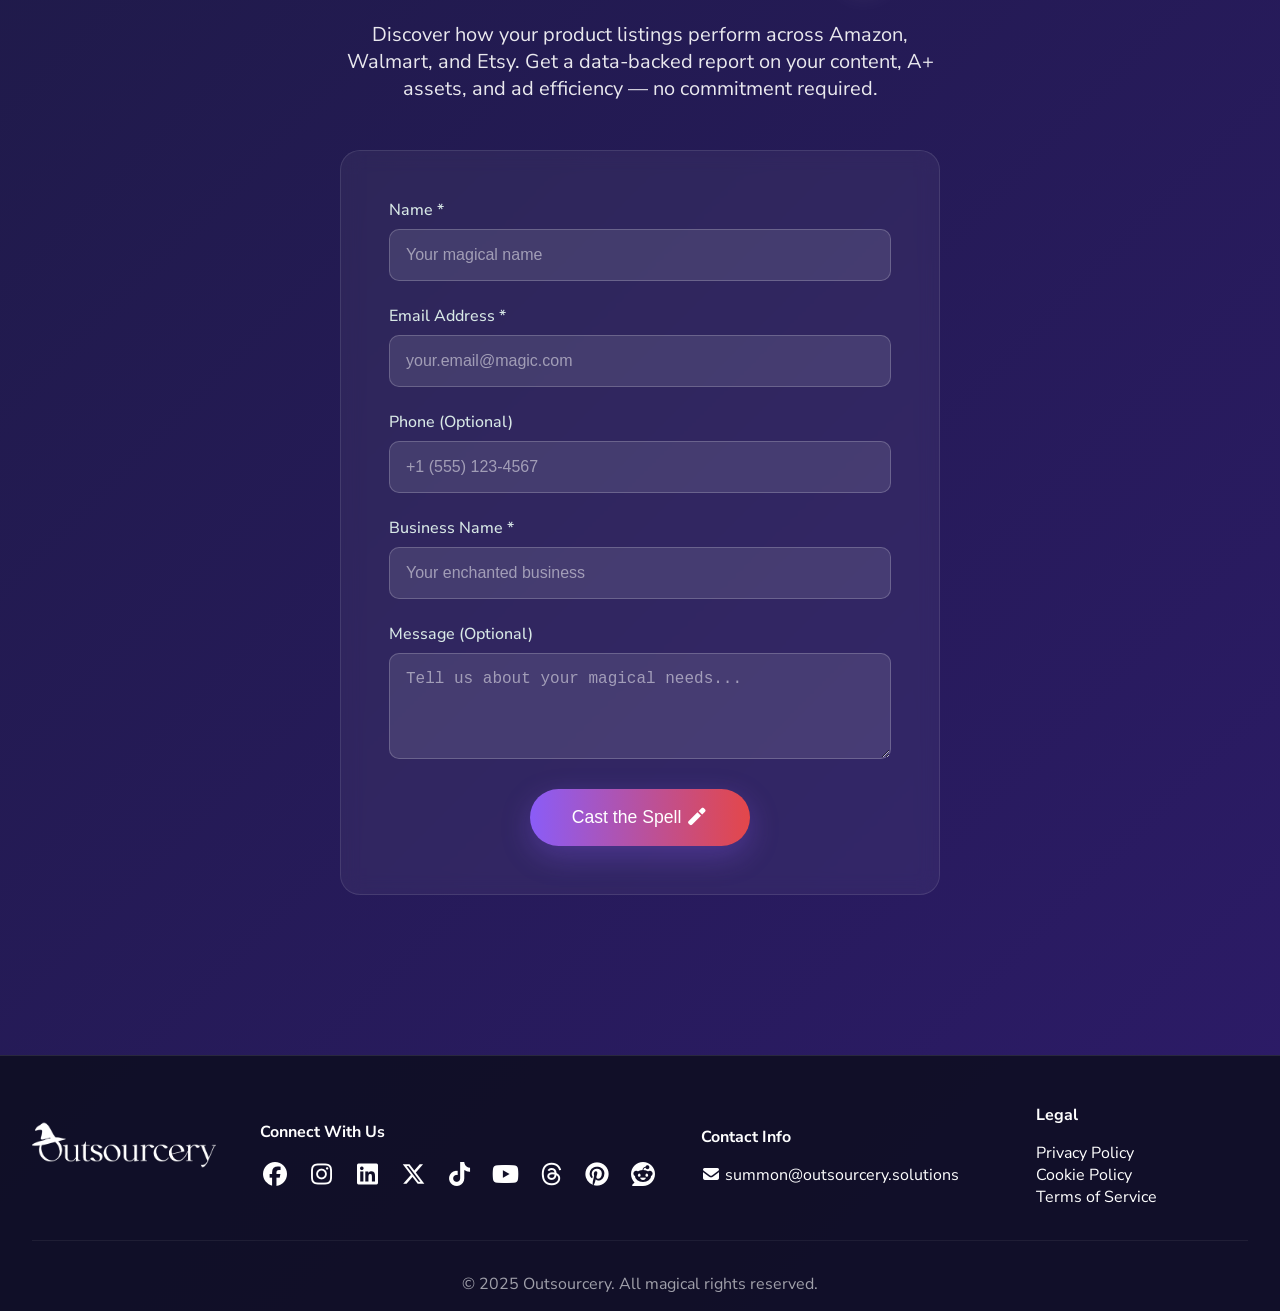
==== commit 7155da1b: "Update ecommerce.html" ====
--- a/ecommerce.html
+++ b/ecommerce.html
@@ -76,9 +76,9 @@
                     <div class="stat-card">
                         <div><span class="stat-number">+35%</span>
                         <h3 class="stat-title">Sales Growth in 60 Days</h3>
-                        <p class="stat-subtitle">After listing copy + image overhaul.</p></div>
-						<div><img src="images/42.png" /></div>
-                    </div>
+                        <p class="stat-subtitle">After listing copy + image overhaul.</p>                    
+						</div>
+						</div>
                 </div>
                 
                 <div class="carousel-slide slide2">
@@ -86,7 +86,6 @@
                         <div><span class="stat-number">2.2×</span>
                         <h3 class="stat-title">Higher Conversions</h3>
                         <p class="stat-subtitle">With A+ Content and Brand Store updates.</p></div>
-						<div><img src="images/2.5x.png" /></div>
                     </div>
                 </div>
                 
@@ -95,7 +94,7 @@
 					<div><span class="stat-number">30%</span>
                         <h3 class="stat-title">Ad Spend Efficiency Gain</h3>
                         <p class="stat-subtitle">From Amazon Ads + DSP campaign</p></div>
-					<div><img src="images/3sec.png" /></div>
+					</div>
                         
                     </div>
                 </div>
@@ -310,4 +309,4 @@
 
 <script src="scripts/script.js" defer></script>
 </body>
-</html>+</html>
--- a/css/style.css
+++ b/css/style.css
@@ -663,6 +663,10 @@
             max-width: 1200px;
 			align-items: center;
 			justify-content: center;
+			background-image: url('../images/carouselbg.jpg');
+			background-size: cover;
+			background-position: center;
+			background-repeat: no-repeat;
         }
         .stat-card div{
             padding: 3rem 2rem;
@@ -694,7 +698,6 @@
             color: #e3474b;
             margin-bottom: 1rem;
             display: block;
-            animation: pulse 4s ease-in-out infinite;
         }
         
         .stat-title {
@@ -774,14 +777,6 @@
             }
         }
         
-        @keyframes pulse {
-            0%, 10% {
-                text-shadow: 0 0 30px rgba(139, 92, 246, 0);
-            }
-            10% {
-                text-shadow: 0 0 40px rgba(139, 92, 246, 0), 0 0 60px rgba(139, 92, 246, 0);
-            }
-        }
         
         @keyframes shine {
             0% {
@@ -835,4 +830,4 @@
             .carousel-container {
                 padding: 1rem;
             }
-        }+        }
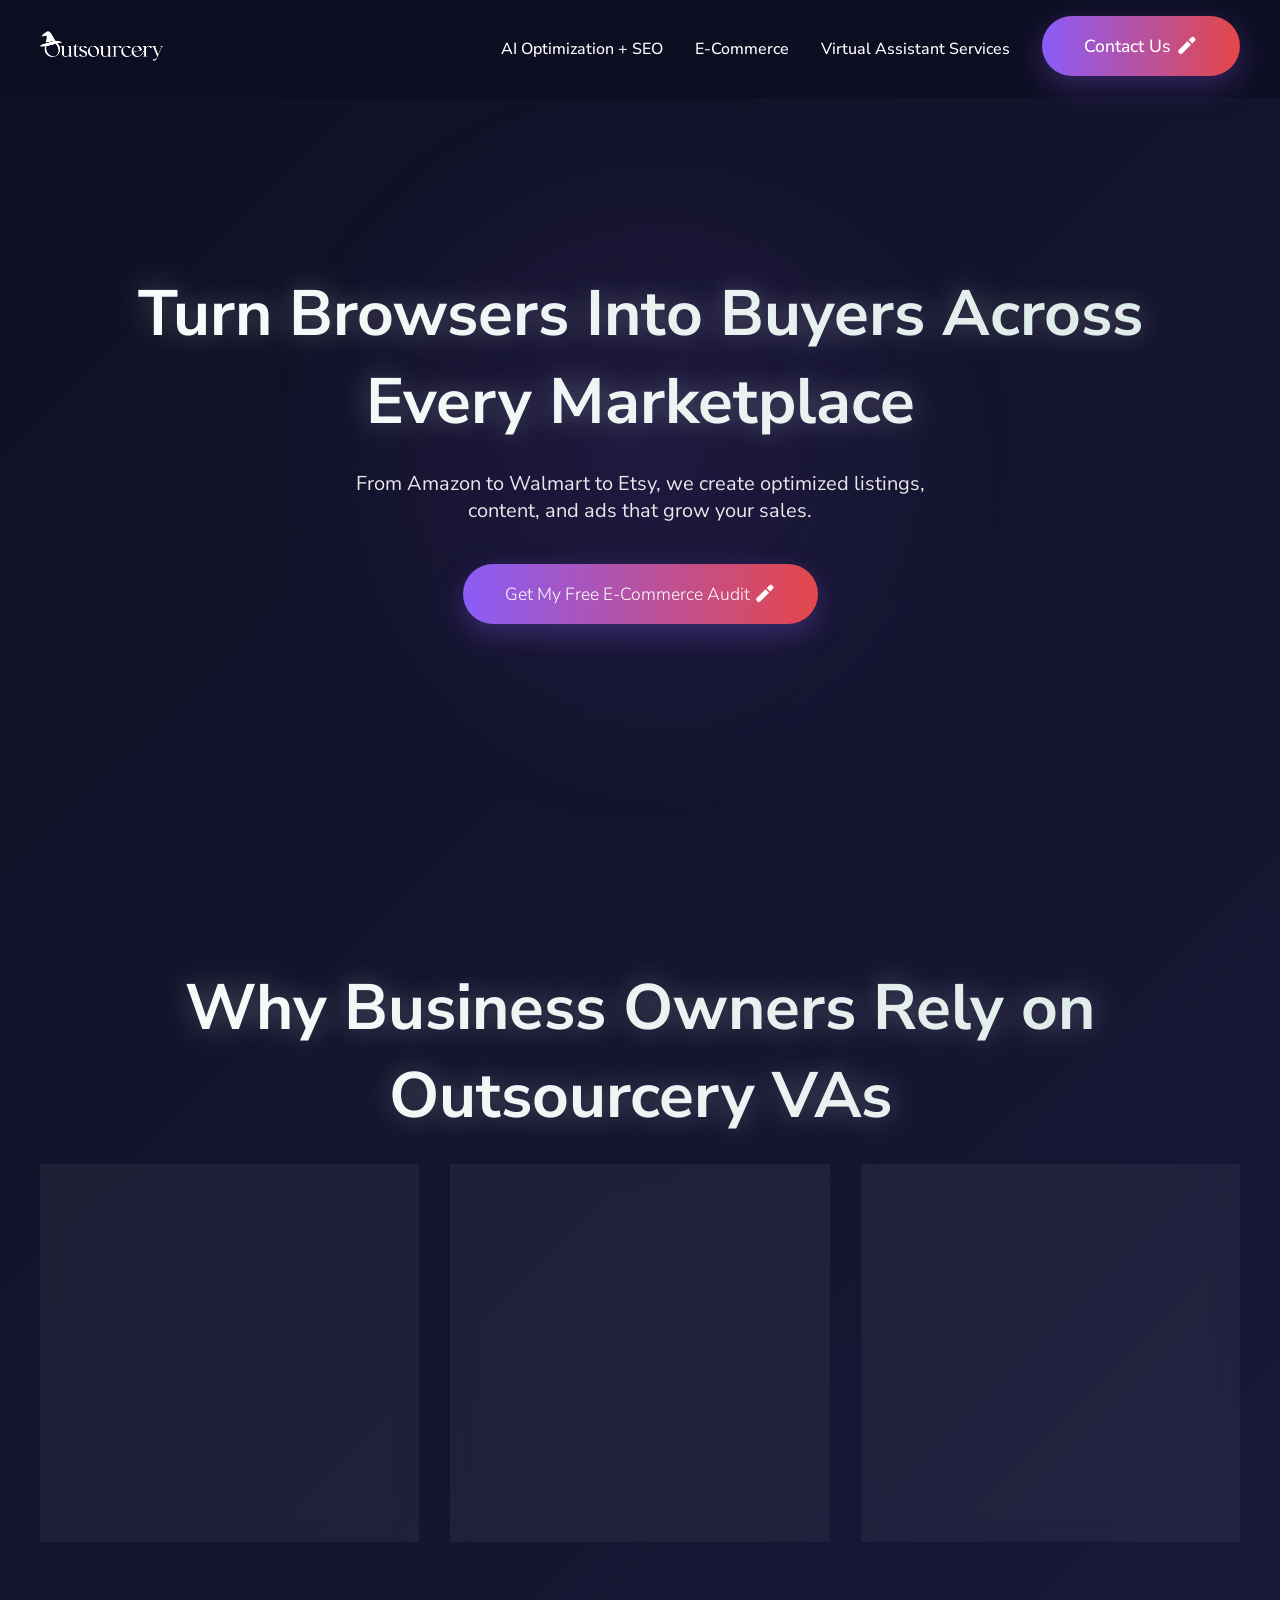
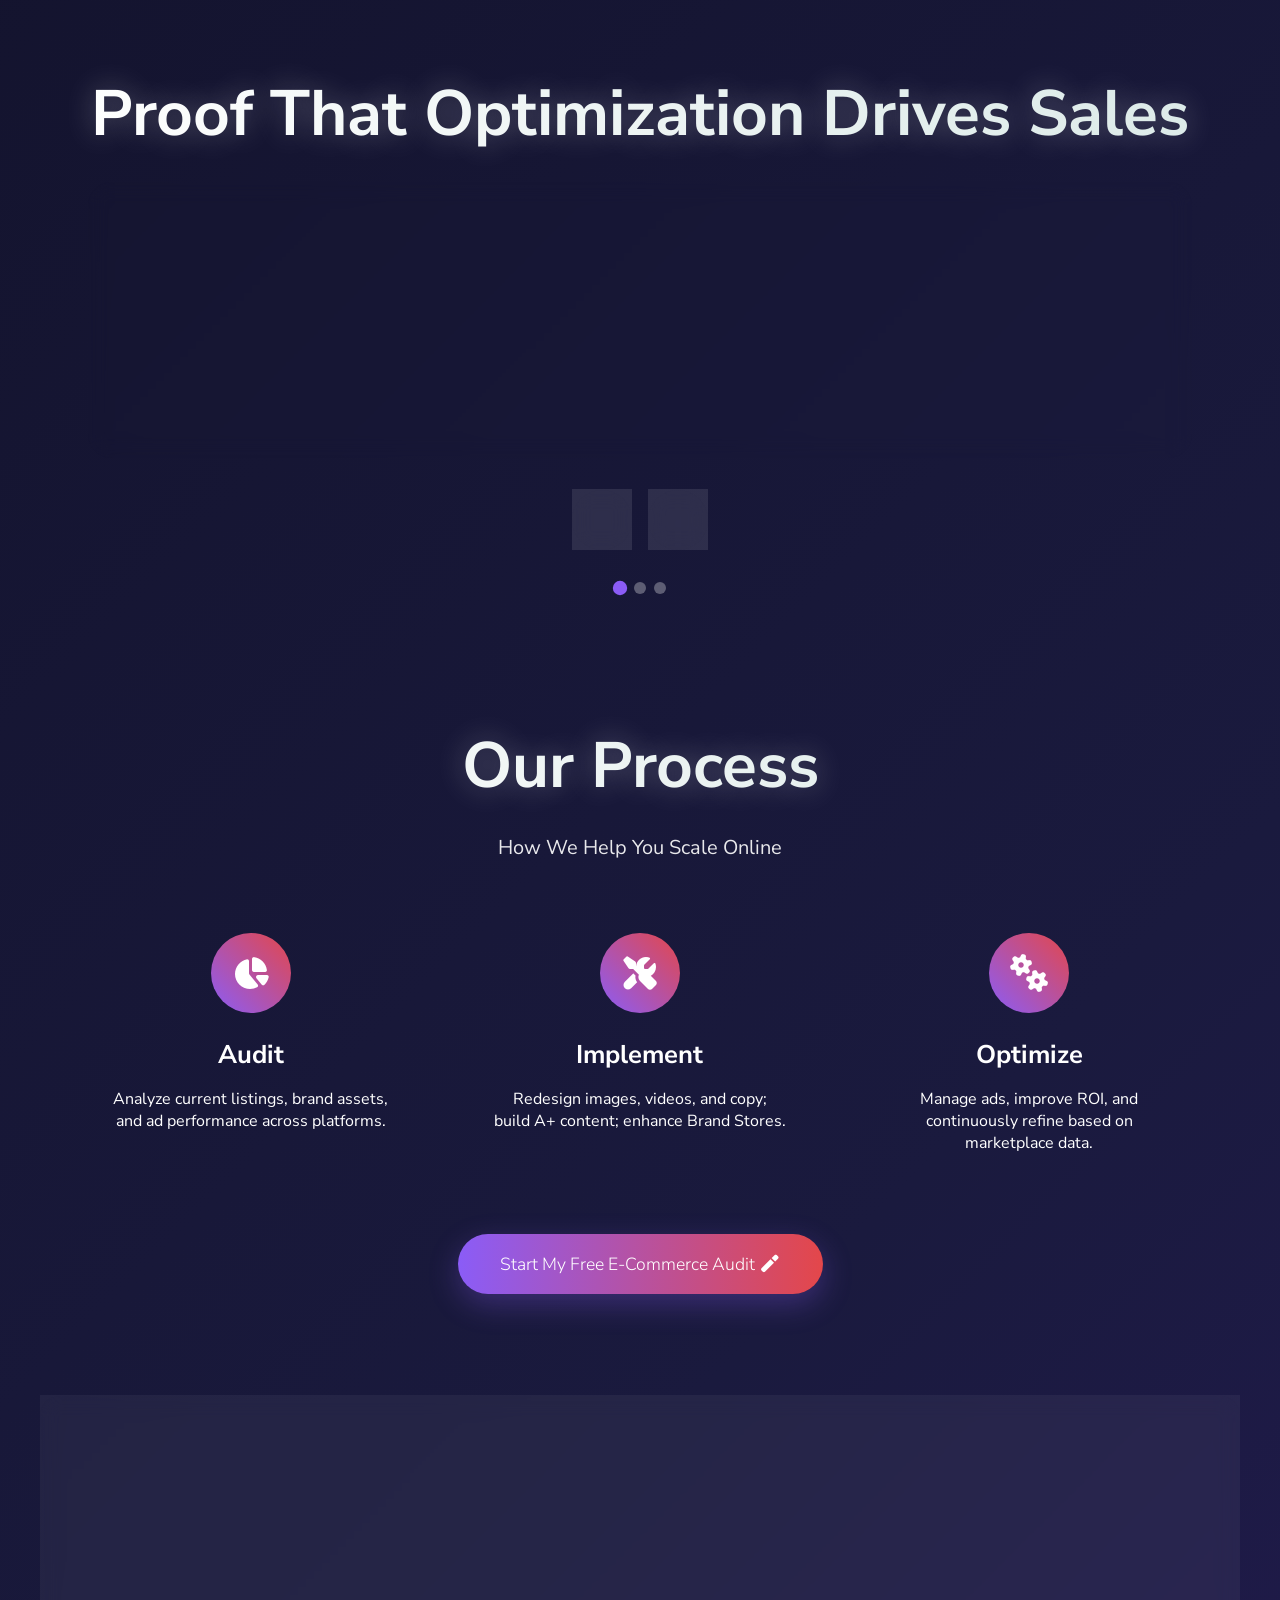
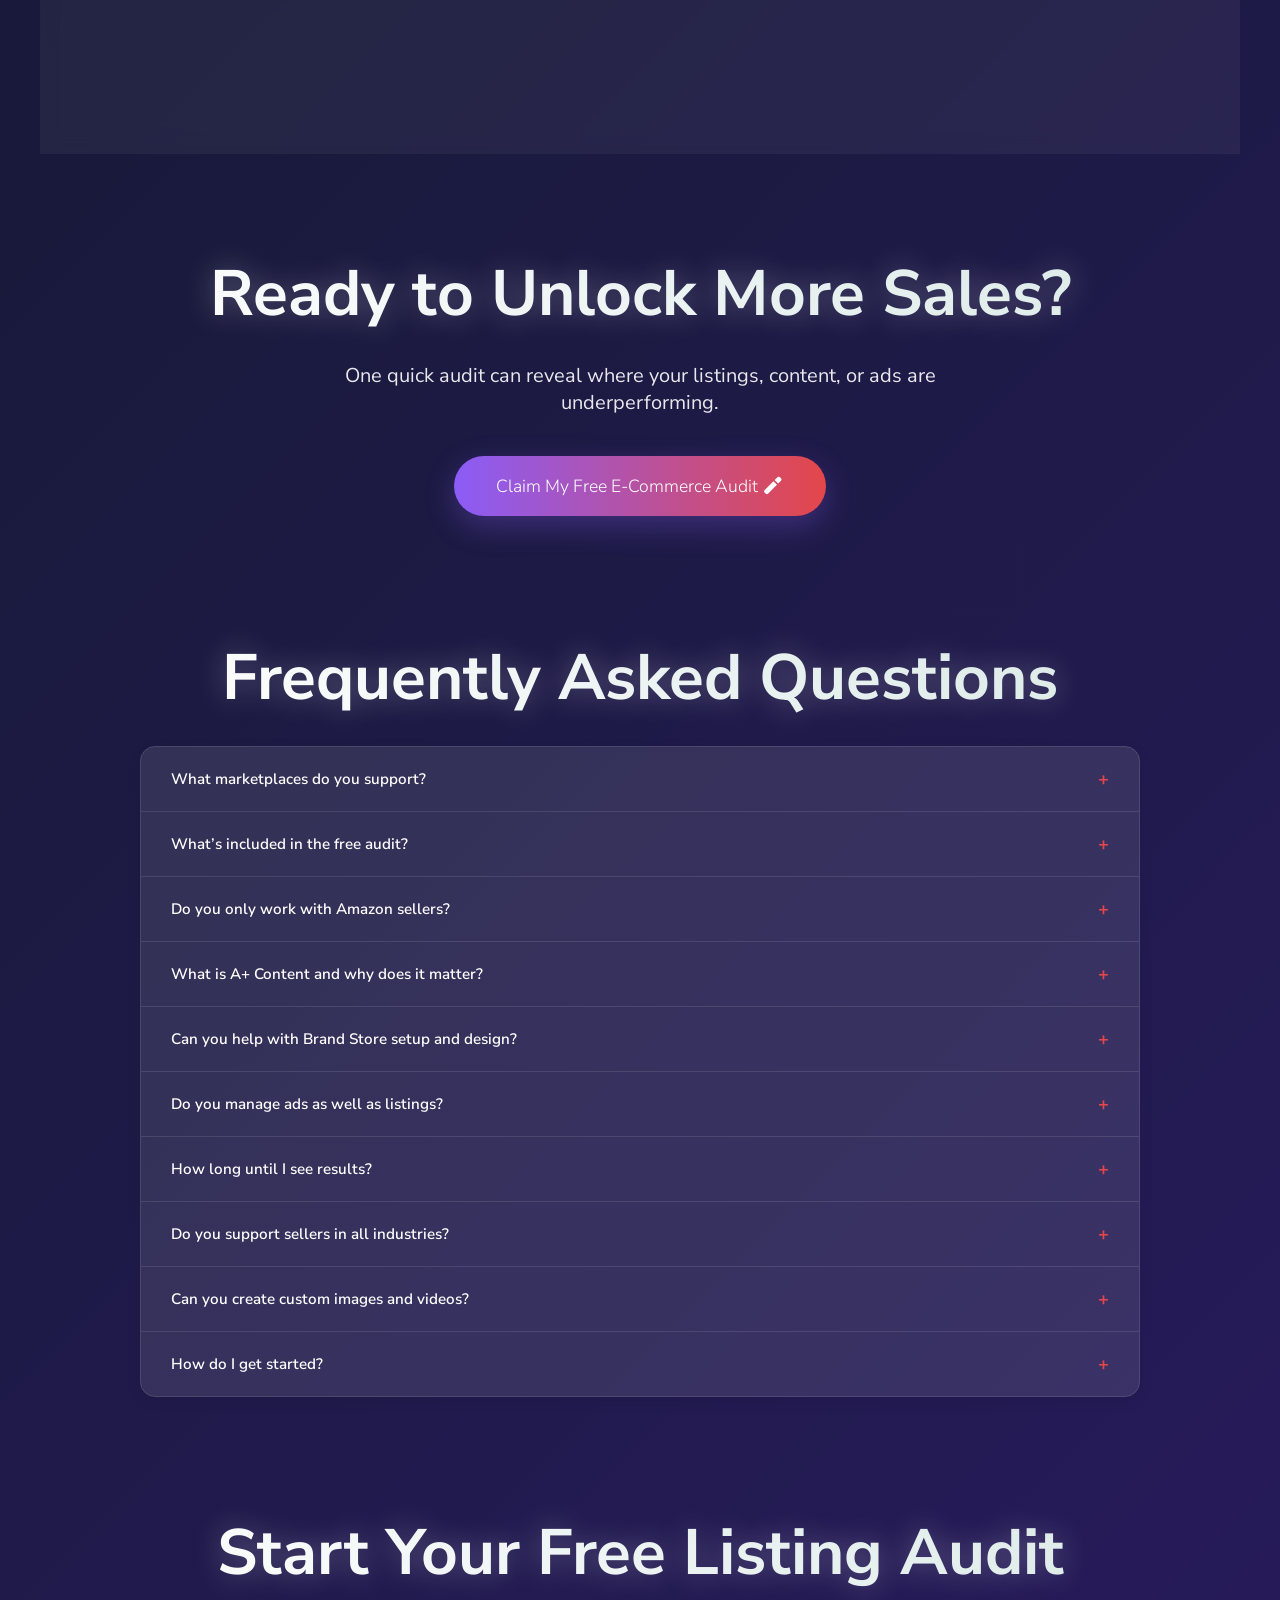
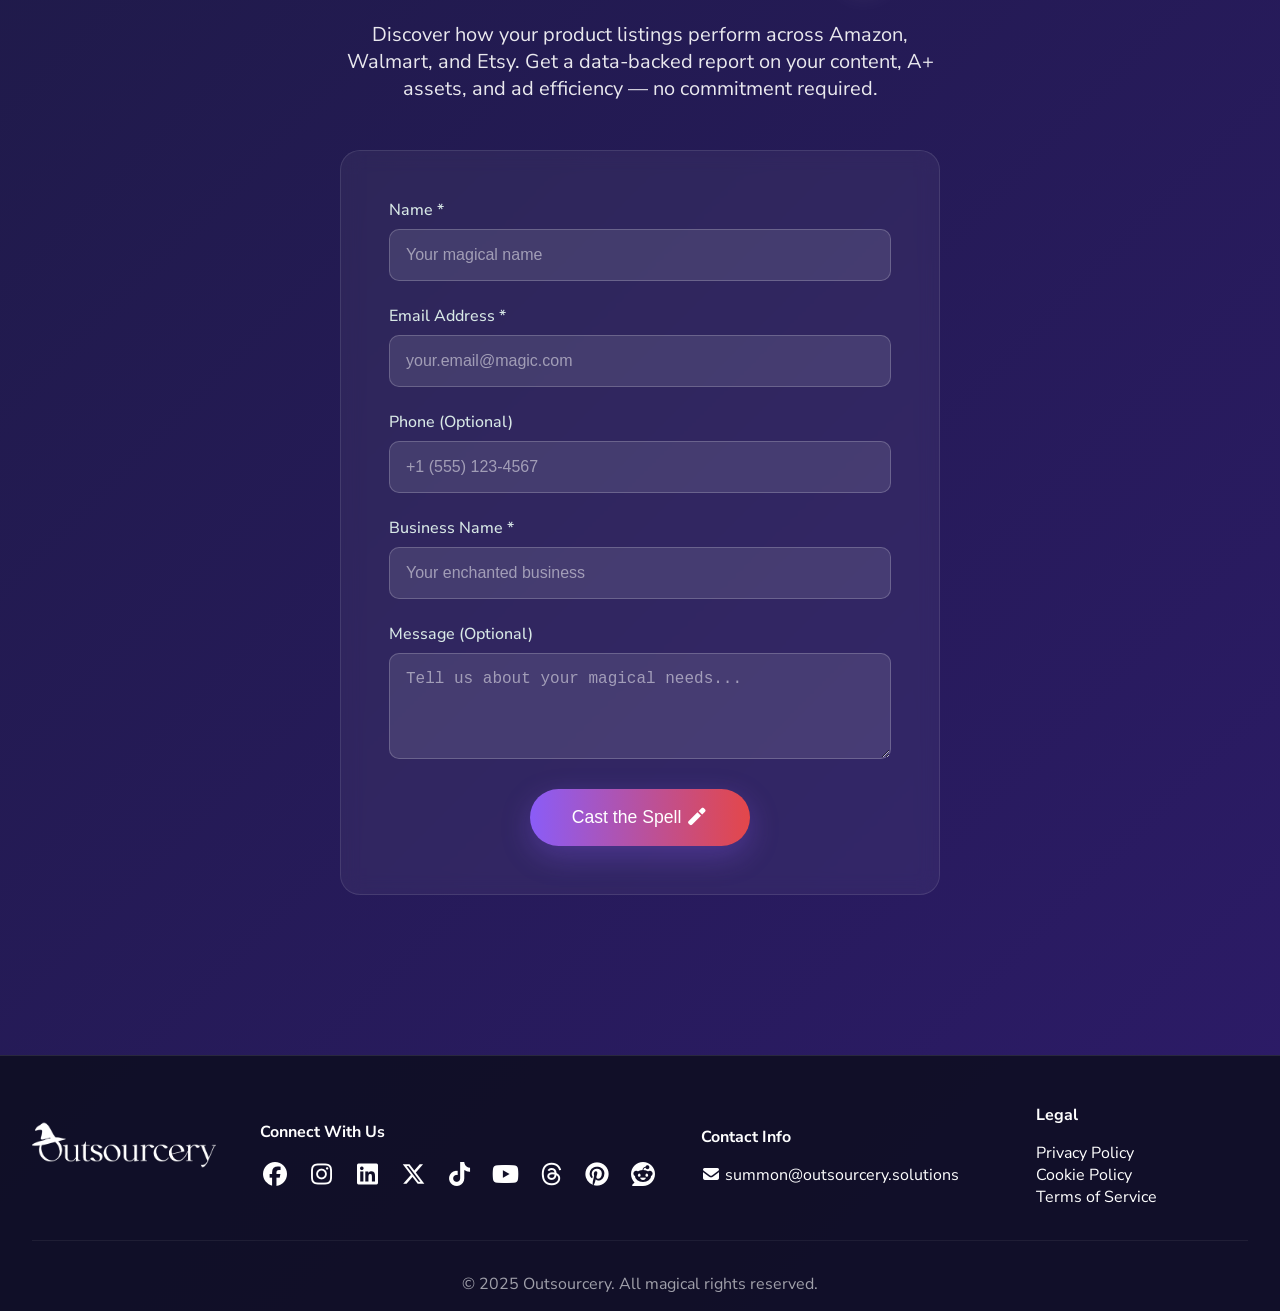
==== commit 5979ecfd: "Update ecommerce.html" ====
--- a/ecommerce.html
+++ b/ecommerce.html
@@ -91,12 +91,12 @@
                 
                 <div class="carousel-slide slide3">
                     <div class="stat-card">
-					<div><span class="stat-number">30%</span>
-                        <h3 class="stat-title">Ad Spend Efficiency Gain</h3>
-                        <p class="stat-subtitle">From Amazon Ads + DSP campaign</p></div>
+						<div><span class="stat-number">30%</span>
+							<h3 class="stat-title">Ad Spend Efficiency Gain</h3>
+							<p class="stat-subtitle">From Amazon Ads + DSP campaign</p>
+						</div>
 					</div>
                         
-                    </div>
                 </div>
             </div>
         </div>
